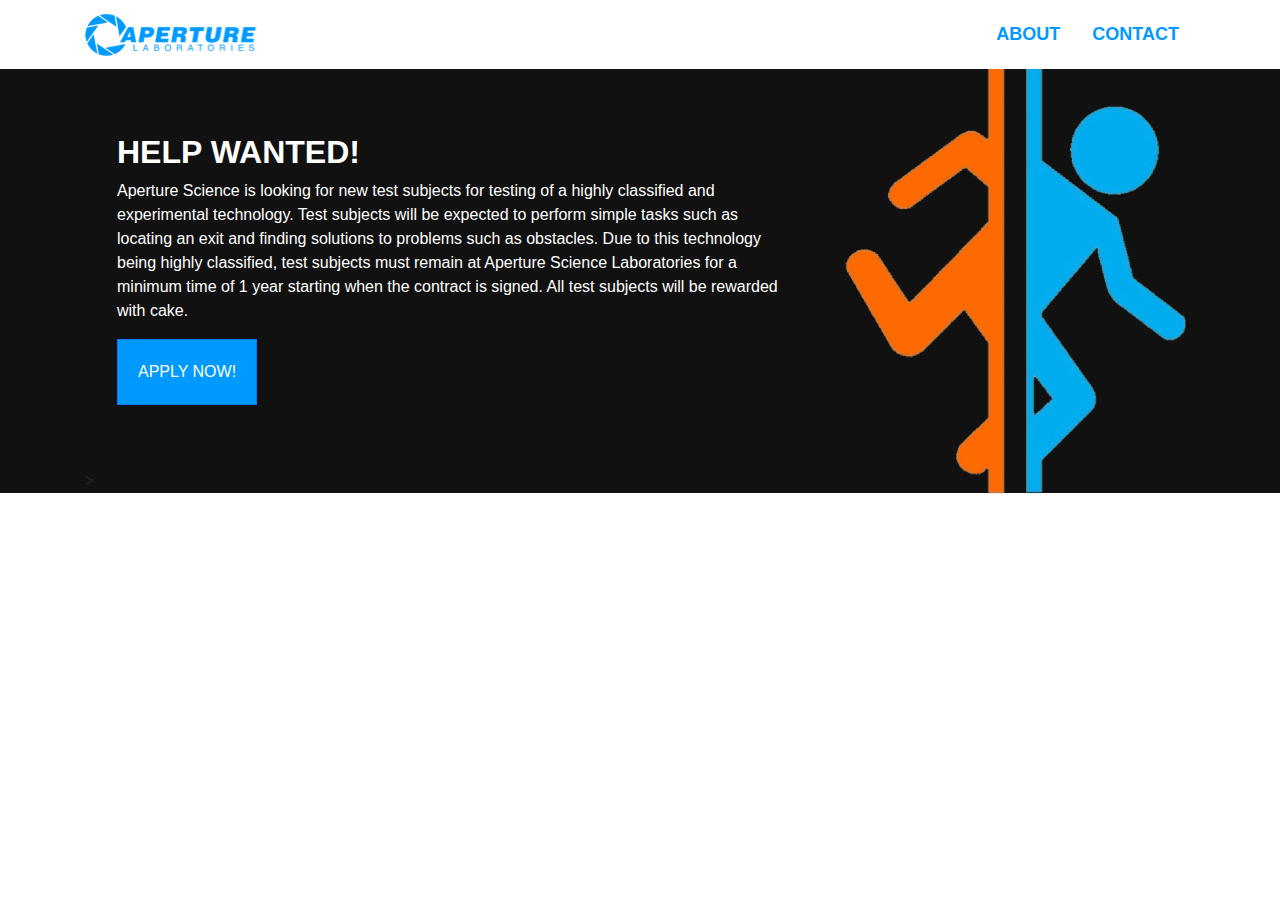
==== Index.html @ 99119c8b "added header, added hero" ====
<!doctype html>
<html lang="en">

<head>
    <!-- Required meta tags -->
    <meta charset="utf-8">
    <meta name="viewport" content="width=device-width, initial-scale=1, shrink-to-fit=no">

    <!-- Bootstrap CSS -->
    <link rel="stylesheet" href="https://stackpath.bootstrapcdn.com/bootstrap/4.5.2/css/bootstrap.min.css"
        integrity="sha384-JcKb8q3iqJ61gNV9KGb8thSsNjpSL0n8PARn9HuZOnIxN0hoP+VmmDGMN5t9UJ0Z" crossorigin="anonymous">
    <LINK rel="stylesheet" href="css/custom.css" type="text/css">

    <title>Aperture Laboratories</title>
</head>

<body>
    <header>
        <div class="navbar bg-white">
            <div class="container d-flex justify-content-between">
                <img class="navbar-brand d-flex align-items-center logo" src="images/aperture-laboratories.png" />
                <nav class="nav nav-masthead menu">
                    <a class="nav-link menu" href="#">ABOUT</a>
                    <a class="nav-link menu" href="#">CONTACT</a>
                </nav>
            </div>
        </div>
    </header>

    <div class="background-dark">
        <div class="container">
            <div class="row">
                <div class="col-8">
                    <div class="hero-text">
                        <h2 class="text-white">HELP WANTED!</h2>
                        <p class="text-white">Aperture Science is looking for new test subjects for testing of a highly
                            classified
                            and
                            experimental technology. Test subjects will be expected to perform simple tasks such as
                            locating
                            an
                            exit
                            and
                            finding solutions to problems such as obstacles. Due to this technology being highly
                            classified,
                            test
                            subjects must remain at Aperture Science Laboratories for a minimum time of 1 year starting
                            when
                            the
                            contract is signed. All test subjects will be rewarded with <span class="cltooltip">cake.
                                <span class="cltooltiptext">the cake is a lie</span>
                            </span></p>
                        <div>
                            <button type="button" class="btn btn-primary">APPLY NOW!</button>
                        </div>
                    </div>
                </div>
                <div class="col-4">
                    <img class="hero-image" src="images/portal@2x.png" />
                </div>
            </div>>
        </div>
    </div>
















    <!-- Optional JavaScript -->
    <!-- jQuery first, then Popper.js, then Bootstrap JS -->
    <script src="https://code.jquery.com/jquery-3.5.1.slim.min.js"
        integrity="sha384-DfXdz2htPH0lsSSs5nCTpuj/zy4C+OGpamoFVy38MVBnE+IbbVYUew+OrCXaRkfj"
        crossorigin="anonymous"></script>
    <script src="https://cdn.jsdelivr.net/npm/popper.js@1.16.1/dist/umd/popper.min.js"
        integrity="sha384-9/reFTGAW83EW2RDu2S0VKaIzap3H66lZH81PoYlFhbGU+6BZp6G7niu735Sk7lN"
        crossorigin="anonymous"></script>
    <script src="https://stackpath.bootstrapcdn.com/bootstrap/4.5.2/js/bootstrap.min.js"
        integrity="sha384-B4gt1jrGC7Jh4AgTPSdUtOBvfO8shuf57BaghqFfPlYxofvL8/KUEfYiJOMMV+rV"
        crossorigin="anonymous"></script>
</body>

</html>
---- css/custom.css ----
.logo {
    max-width: 172px;
    height: auto;
    margin-right: auto;
}

.background-dark {
    background-color: #111111;
}

.menu {
    font-family: Arial;
    font-size: 18px;
    font-weight: bold;
    font-stretch: normal;
    font-style: normal;
    line-height: normal;
    letter-spacing: normal;
    text-align: center;
    color: #0099ff;
}

body {
    font-family: Arial;
}

h2 {
    font-weight: bold;
}

.cltooltip {
    position: relative;
    display: inline-block;
  }

  .cltooltip .cltooltiptext {
    visibility: hidden;
    width: 120px;
    bottom: 100%;
    left: 50%;
    margin-left: -60px;
    background-color: white;
    color: black;
    text-align: center;
    padding: 5px 0;
    border-radius: 6px;
    position: absolute;
    z-index: 1;
  }

  .cltooltip:hover .cltooltiptext {
    visibility: visible;
  }

  .btn-primary {
      background-color: #0099ff;
      border-radius: 0px;
      padding: 20px;
  }

 .hero-text {
    padding: 4rem 2rem;
 }

 .hero-image{
     max-height: 425px;
     margin-bottom: -25px;
 }
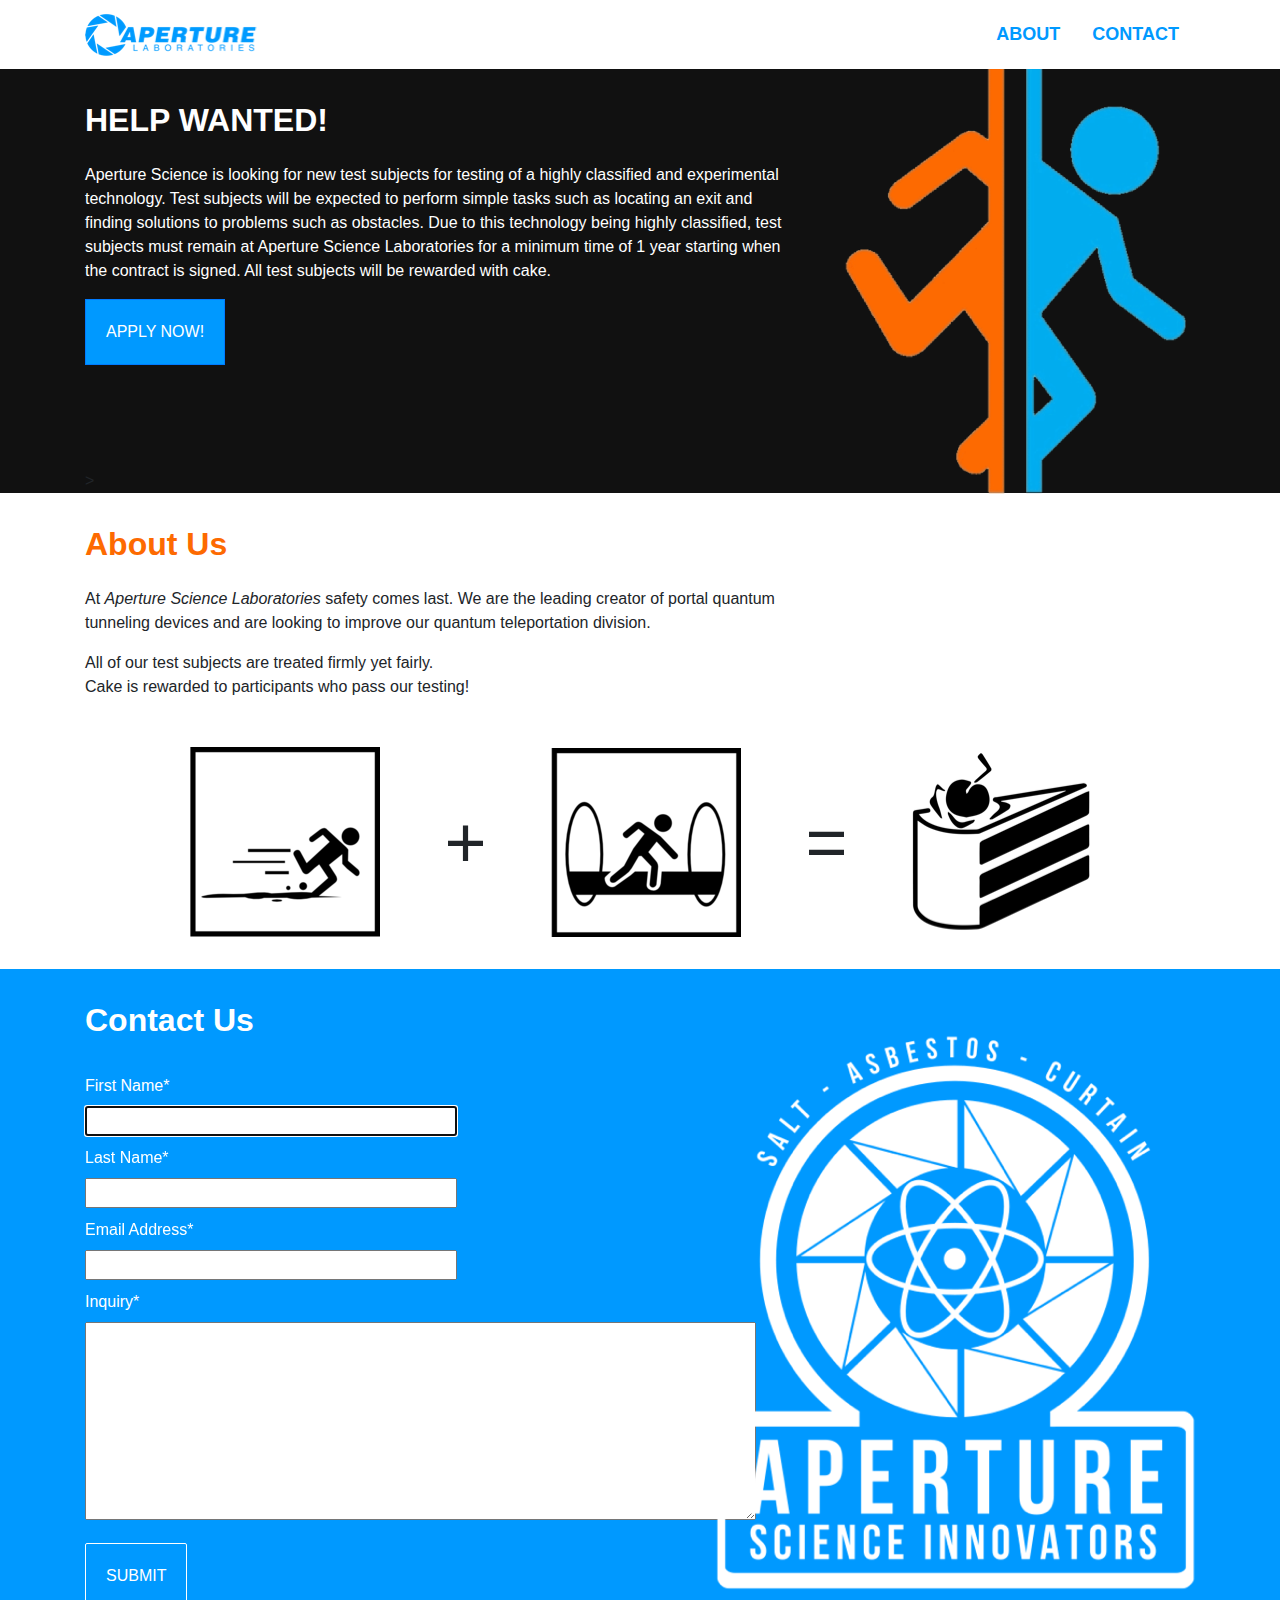
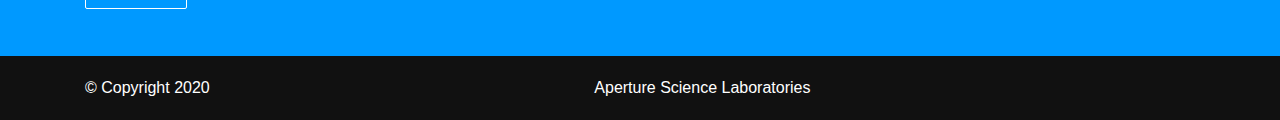
==== commit 0e19bc06: "added rest of page" ====
--- a/Index.html
+++ b/Index.html
@@ -20,8 +20,8 @@
             <div class="container d-flex justify-content-between">
                 <img class="navbar-brand d-flex align-items-center logo" src="images/aperture-laboratories.png" />
                 <nav class="nav nav-masthead menu">
-                    <a class="nav-link menu" href="#">ABOUT</a>
-                    <a class="nav-link menu" href="#">CONTACT</a>
+                    <a class="nav-link menu" href="#about">ABOUT</a>
+                    <a class="nav-link menu" href="#contact" OnClick="document.contact.fname.focus();">CONTACT</a>
                 </nav>
             </div>
         </div>
@@ -31,8 +31,8 @@
         <div class="container">
             <div class="row">
                 <div class="col-8">
-                    <div class="hero-text">
-                        <h2 class="text-white">HELP WANTED!</h2>
+                    <div class="pod-text">
+                        <h2 class="text-white pod-title">HELP WANTED!</h2>
                         <p class="text-white">Aperture Science is looking for new test subjects for testing of a highly
                             classified
                             and
@@ -51,7 +51,7 @@
                                 <span class="cltooltiptext">the cake is a lie</span>
                             </span></p>
                         <div>
-                            <button type="button" class="btn btn-primary">APPLY NOW!</button>
+                            <a href="#contact" class="btn btn-primary">APPLY NOW!</a>
                         </div>
                     </div>
                 </div>
@@ -63,12 +63,82 @@
     </div>
 
 
+    <div class="container" id="about">
+        <div class="row">
+            <div class="col-8">
+                <div class="pod-text">
+                    <h2 class="text-orange pod-title">About Us</h2>
+                    <p>
+                        At <em>Aperture Science Laboratories</em> safety comes last. We are the leading creator of
+                        portal quantum tunneling devices and are looking to improve our quantum teleportation
+                        division.</p>
+                    <p>All of our test subjects are treated firmly yet fairly.<br><span class="cltooltip">Cake
+                            <span class="cltooltiptext">the cake is a LIE</span> is rewarded to participants who
+                            pass our testing!</p>
+                    </p>
+                </div>
+            </div>
+        </div>
+        <div class="text-center">
+            <div class="row">
+                <div class="col-12">
+                    <div class="pod-imageset">
+                        <img src="images/sign-run.png">
+                        <span class="custom-operator">+</span>
+                        <img src="images/sign-portal.png">
+                        <span class="custom-operator">=</span>
+                        <span class="img__wrap">
+                            <img class="img__img" src="images/cake.png" /><span
+                                class="img__description">LIE<br>LIE<br>LIE
+                            </span>
+                        </span>
+                    </div>
+                </div>
+            </div>
+        </div>
+    </div>
+
+    <div class="background-blue">
+        <div class="container" id="contact">
+            <div class="row align-items-center">
+                <div class="col-6">
+                    <div class="pod-text">
+                        <h2 class="text-white pod-title">Contact Us</h2>
+                        <form name="contact" action="mailto:aj.savino@moxieusa.com" method="post" enctype="text/plain">
+                            <div class="text-white">
+                                <label for="fname">First Name*</label><br>
+                                <input type="text" id="fname" name="fname" size="37" required><br>
+                                <label for="lname">Last Name*</label><br>
+                                <input type="text" id="lname" name="lname" size="37" required><br>
+                                <label for="email">Email Address*</label><br>
+                                <input type="email" id="email" name="email" size="37" required><br>
+                                <label for="inquiry">Inquiry*</label><br>
+                                <textarea id="inquiry" name="inquiry" rows="8" cols="70"></textarea><br>
+                                <div class="pt-3"></div>
+                                <input type="submit" name="submit" value="SUBMIT" class="btn btn-secondary">
+                            </div>
+                        </form>
+                    </div>
+                </div>
+                <div class="col-6">
+                    <img src="images/aperture-innovators.png" class="float-right" />
+                </div>
+            </div>
+        </div>
+    </div>
 
 
 
-
-
-
+    <footer class="background-dark text-white footer-wrap">
+        <div class="container">
+            <div class="row text-center">
+                <div class="col-12">
+                    <span class="float-left">&#169; Copyright 2020</span>
+                    Aperture Science Laboratories
+                </div>
+            </div>
+        </div>
+    </footer>
 
 
 
@@ -78,16 +148,22 @@
 
 
     <!-- Optional JavaScript -->
+
+    <script type="text/javascript" language="JavaScript">
+        document.forms['contact'].elements['fname'].focus();
+    </script>
+
+
     <!-- jQuery first, then Popper.js, then Bootstrap JS -->
     <script src="https://code.jquery.com/jquery-3.5.1.slim.min.js"
-        integrity="sha384-DfXdz2htPH0lsSSs5nCTpuj/zy4C+OGpamoFVy38MVBnE+IbbVYUew+OrCXaRkfj"
-        crossorigin="anonymous"></script>
+        integrity="sha384-DfXdz2htPH0lsSSs5nCTpuj/zy4C+OGpamoFVy38MVBnE+IbbVYUew+OrCXaRkfj" crossorigin="anonymous">
+    </script>
     <script src="https://cdn.jsdelivr.net/npm/popper.js@1.16.1/dist/umd/popper.min.js"
-        integrity="sha384-9/reFTGAW83EW2RDu2S0VKaIzap3H66lZH81PoYlFhbGU+6BZp6G7niu735Sk7lN"
-        crossorigin="anonymous"></script>
+        integrity="sha384-9/reFTGAW83EW2RDu2S0VKaIzap3H66lZH81PoYlFhbGU+6BZp6G7niu735Sk7lN" crossorigin="anonymous">
+    </script>
     <script src="https://stackpath.bootstrapcdn.com/bootstrap/4.5.2/js/bootstrap.min.js"
-        integrity="sha384-B4gt1jrGC7Jh4AgTPSdUtOBvfO8shuf57BaghqFfPlYxofvL8/KUEfYiJOMMV+rV"
-        crossorigin="anonymous"></script>
+        integrity="sha384-B4gt1jrGC7Jh4AgTPSdUtOBvfO8shuf57BaghqFfPlYxofvL8/KUEfYiJOMMV+rV" crossorigin="anonymous">
+    </script>
 </body>
 
 </html>--- a/css/custom.css
+++ b/css/custom.css
@@ -6,6 +6,10 @@
 
 .background-dark {
     background-color: #111111;
+}
+
+.background-blue {
+    background-color: #0099ff;
 }
 
 .menu {
@@ -31,13 +35,12 @@
 .cltooltip {
     position: relative;
     display: inline-block;
-  }
+}
 
-  .cltooltip .cltooltiptext {
+.cltooltip .cltooltiptext {
     visibility: hidden;
     width: 120px;
     bottom: 100%;
-    left: 50%;
     margin-left: -60px;
     background-color: white;
     color: black;
@@ -46,24 +49,104 @@
     border-radius: 6px;
     position: absolute;
     z-index: 1;
+}
+
+.cltooltip:hover .cltooltiptext {
+    visibility: visible;
+}
+
+.btn-primary {
+    background-color: #0099ff;
+    border-radius: 0px;
+    padding: 20px;
+}
+
+.btn-secondary {
+    background-color: #0099ff;
+    border-radius: 2px;
+    border-color: white;
+    padding: 20px;
+}
+
+.pod-text {
+    padding-top: 2rem;
+    padding-right: 2rem;
+    padding-bottom: 2rem;
+}
+
+.pod-imageset {
+    padding-bottom: 2rem;
+}
+
+.hero-image {
+    max-height: 425px;
+    margin-bottom: -25px;
+}
+
+.pod-title {
+    padding-bottom: 1rem;
+}
+
+.text-orange {
+    color: #FD6A01;
+}
+
+.custom-operator {
+    font-size: 72px;
+    vertical-align: middle;
+    padding-left: 60px;
+    padding-right: 60px;
+}
+
+.img__wrap:hover .img__img {
+    opacity: 0%;
+}
+
+.img__wrap {
+    position: relative;
+    height: 190px;
+    width: 190px;
+}
+
+.img__description {
+    font-weight: bold;
+    text-align: center;
+    font-size: 63px;
+    line-height: 1;
+    position: absolute;
+    left: 0;
+    right: 0;
+    opacity: 0%;
+}
+
+
+
+.img__wrap:hover .img__description {
+    opacity: 1;
+}
+
+form {
+    padding-bottom: 15px;
+}
+
+label {
+    padding-top: 10px;
+}
+
+.center {
+    display: flex;
+    justify-content: center;
+    align-items: center;
+    float: right;
+}
+
+.btn-secondary:hover {
+    color: #0099ff;
+    background-color: white;
+    border-color: white;
   }
 
-  .cltooltip:hover .cltooltiptext {
-    visibility: visible;
-  }
-
-  .btn-primary {
-      background-color: #0099ff;
-      border-radius: 0px;
-      padding: 20px;
-  }
-
- .hero-text {
-    padding: 4rem 2rem;
- }
-
- .hero-image{
-     max-height: 425px;
-     margin-bottom: -25px;
- }
-  +  .footer-wrap {
+    padding-top: 20px;
+    padding-bottom: 20px;
+  }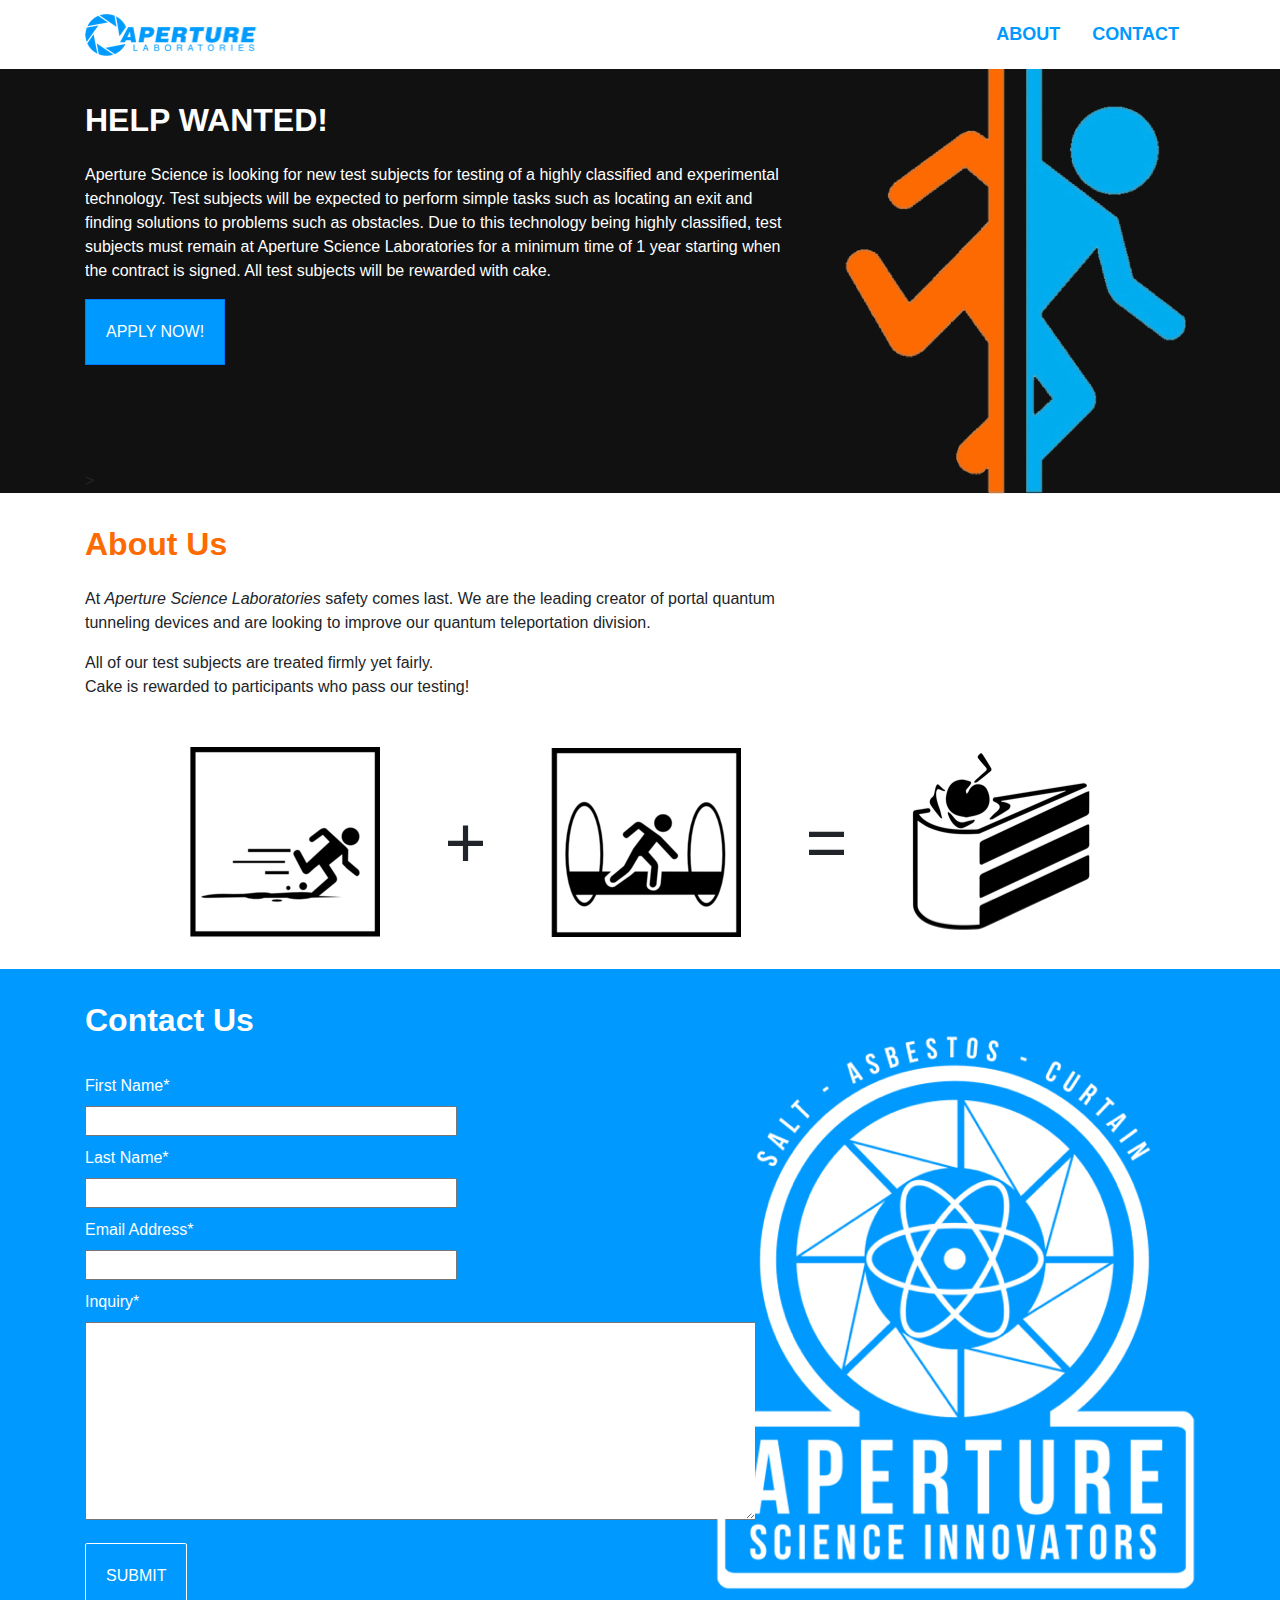
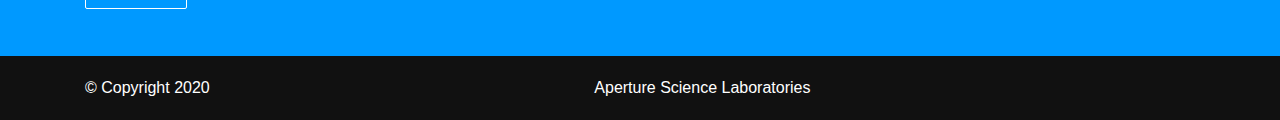
==== commit 47b89d92: "fixed images" ====
--- a/Index.html
+++ b/Index.html
@@ -21,7 +21,7 @@
                 <img class="navbar-brand d-flex align-items-center logo" src="images/aperture-laboratories.png" />
                 <nav class="nav nav-masthead menu">
                     <a class="nav-link menu" href="#about">ABOUT</a>
-                    <a class="nav-link menu" href="#contact" OnClick="document.contact.fname.focus();">CONTACT</a>
+                    <a class="nav-link menu" href="#contact">CONTACT</a>
                 </nav>
             </div>
         </div>
@@ -149,9 +149,7 @@
 
     <!-- Optional JavaScript -->
 
-    <script type="text/javascript" language="JavaScript">
-        document.forms['contact'].elements['fname'].focus();
-    </script>
+   
 
 
     <!-- jQuery first, then Popper.js, then Bootstrap JS -->
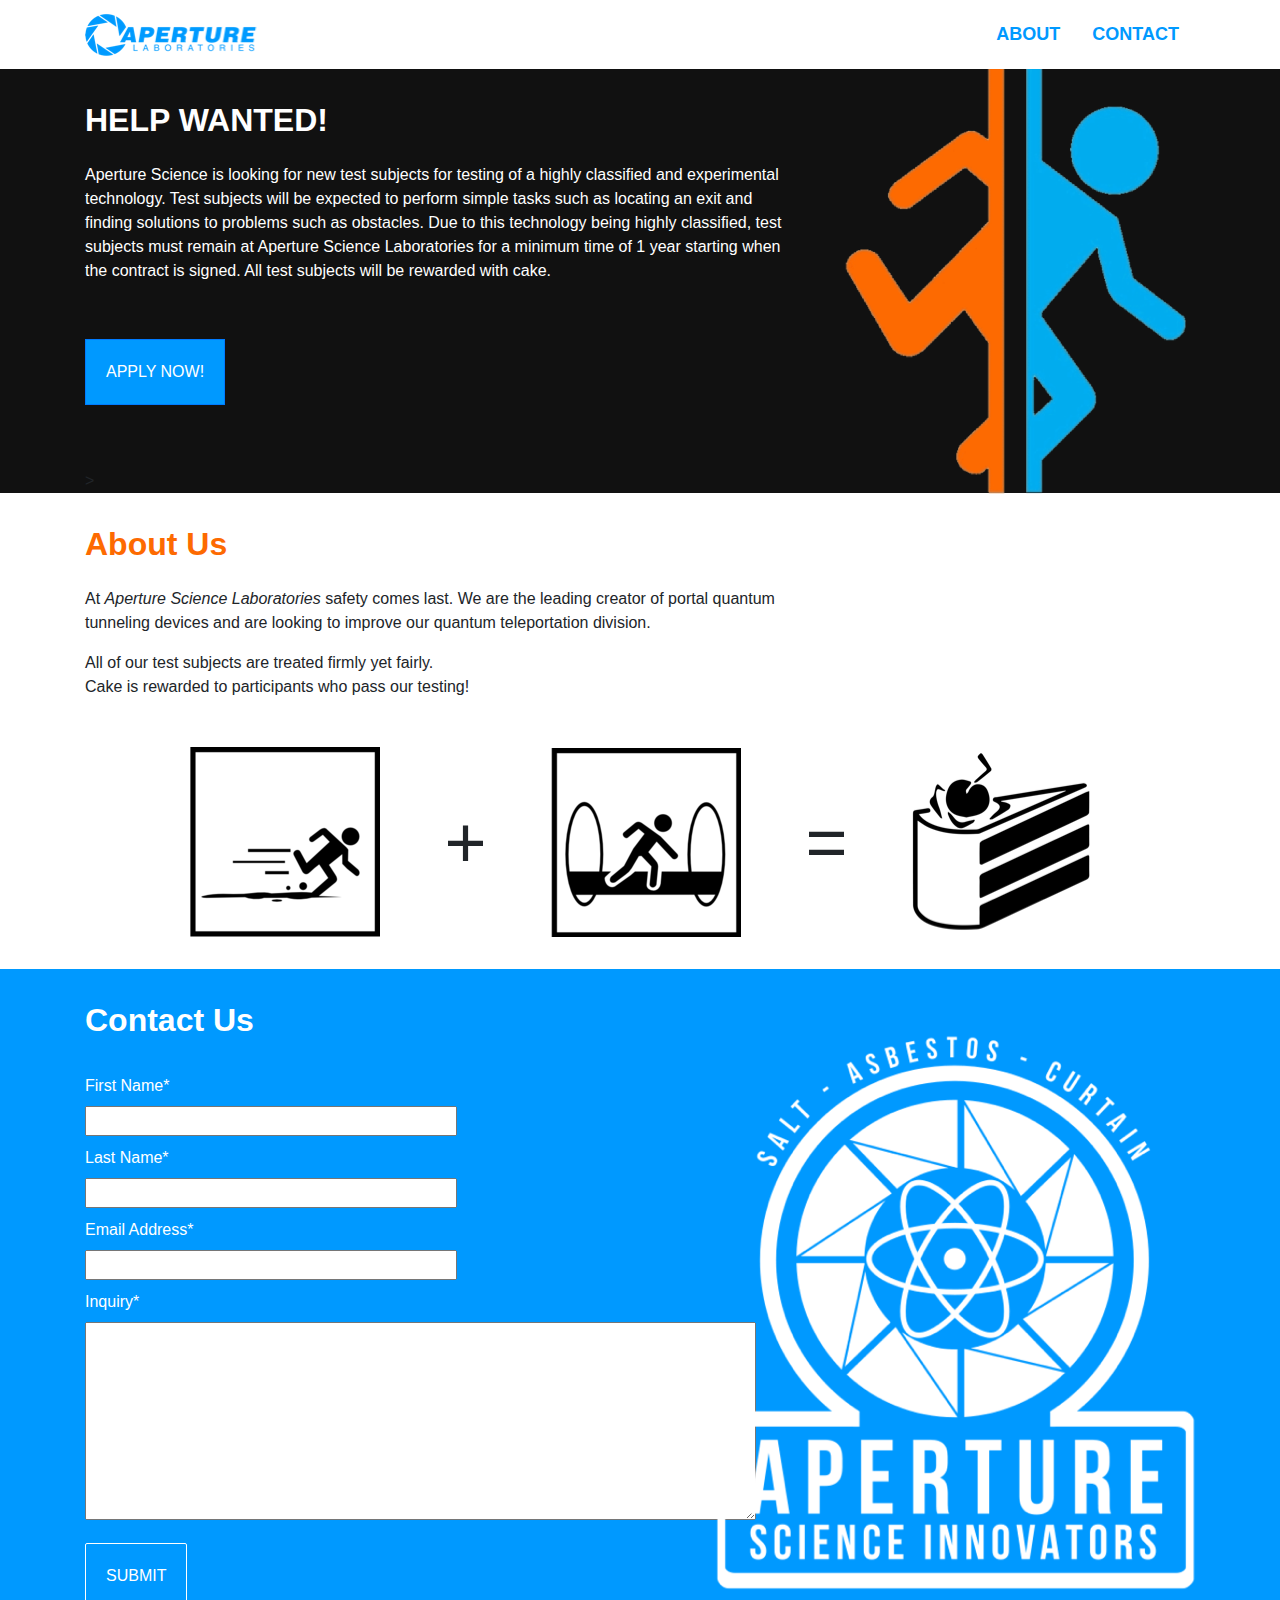
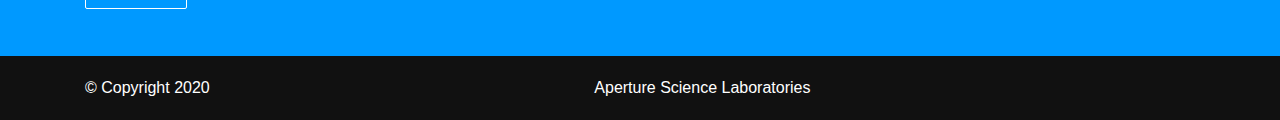
==== commit 8d869f91: "form" ====
--- a/Index.html
+++ b/Index.html
@@ -50,8 +50,8 @@
                             contract is signed. All test subjects will be rewarded with <span class="cltooltip">cake.
                                 <span class="cltooltiptext">the cake is a lie</span>
                             </span></p>
-                        <div>
-                            <a href="#contact" class="btn btn-primary">APPLY NOW!</a>
+                        <div class="btn-wrap">
+                            <a href="#contact" class="btn btn-primary ">APPLY NOW!</a>
                         </div>
                     </div>
                 </div>
--- a/css/custom.css
+++ b/css/custom.css
@@ -149,4 +149,8 @@
   .footer-wrap {
     padding-top: 20px;
     padding-bottom: 20px;
+  }
+
+  .btn-wrap {
+      padding-top: 40px;
   }